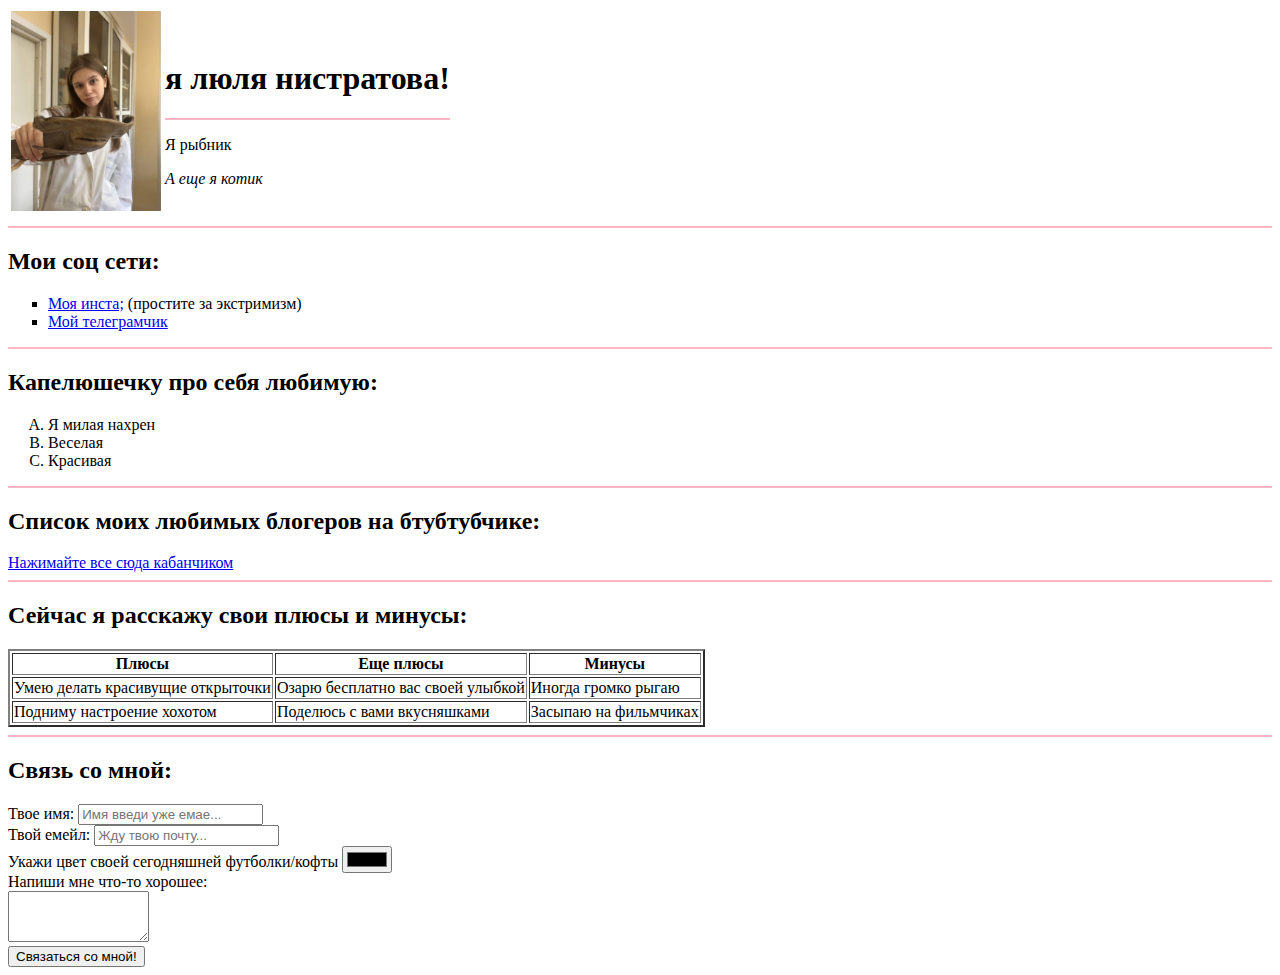
==== index.html @ 5006ffab "Add files via upload" ====
<!DOCTYPE html>
<html lang="ru">
<head>
    <meta charset="UTF-8">
    <meta http-equiv="X-UA-Compatible" content="IE=edge">
    <meta name="viewport" content="width=device-width, initial-scale=1.0">
    <title>Моё резюме</title>
</head>
<body>
    <table>
        <tr>
            <td>
                <img src="me-and-fish.jpg" alt="тут я стою с акулочкой!" height="200">
            </td>
            <td>
                <h1>я люля нистратова!</h1>
                <hr size="2px" noshade color="lightpink">
                <p>Я рыбник</p>
                <em>А еще я котик</em>
            </td>
        </tr>
    </table>
    <hr size="2px" noshade color="lightpink">
    <h2>Мои соц сети:</h2>
    <ul type="square">
        <li><a href="https://instagram.com/julianis333" target="_blank">Моя инста;</a> (простите за экстримизм)</li>
        <li><a href="https://t.me/julianis333" target="_blank">Мой телеграмчик</a></li>
    </ul>
    <hr size="2px" noshade color="lightpink">
    <h2>Капелюшечку про себя любимую:</h2>
    <ol type="A">
        <li>Я милая нахрен</li>
        <li>Веселая</li>
        <li>Красивая</li>
    </ol>
    <hr size="2px" noshade color="lightpink">
    <h2>Список моих любимых блогеров на бтубтубчике:</h2>
    <a href="list-favorite-bloggers.html" target="_blank">Нажимайте все сюда кабанчиком</a>
    <hr size="2px" noshade color="lightpink">
    <h2>Сейчас я расскажу свои плюсы и минусы:</h2>
    <table border="2">
        <tr>
            <th>Плюсы</th>
            <th>Еще плюсы</th>
            <th>Минусы</th>
        </tr>
        <tr>
            <td>Умею делать красивущие открыточки</td>
            <td>Озарю бесплатно вас своей улыбкой</td>
            <td>Иногда громко рыгаю</td>
        </tr>
        <tr>
            <td>Подниму настроение хохотом</td>
            <td>Поделюсь с вами вкусняшками</td>
            <td>Засыпаю на фильмчиках</td>
        </tr>
    </table>
    <hr size="2px" noshade color="lightpink">
    <h2>Связь со мной:</h2>
    <form action="/">
        <label for="name">Твое имя:</label>
        <input type="text" id="name" placeholder="Имя введи уже емае...">

        <br>

        <label for="email">Твой емейл:</label>
        <input type="email" id="emal" placeholder="Жду твою почту...">

        <br>

        <label for="color">Укажи цвет своей сегодняшней футболки/кофты</label>
        <input type="color" id="color">

        <br>

        <label for="message">Напиши мне что-то хорошее:</label>

        <br>

        <textarea id="message" rows="3" cols="15"></textarea>

        <br>

        <input type="submit" value="Связаться со мной!">
    </form>
</body>
</html>
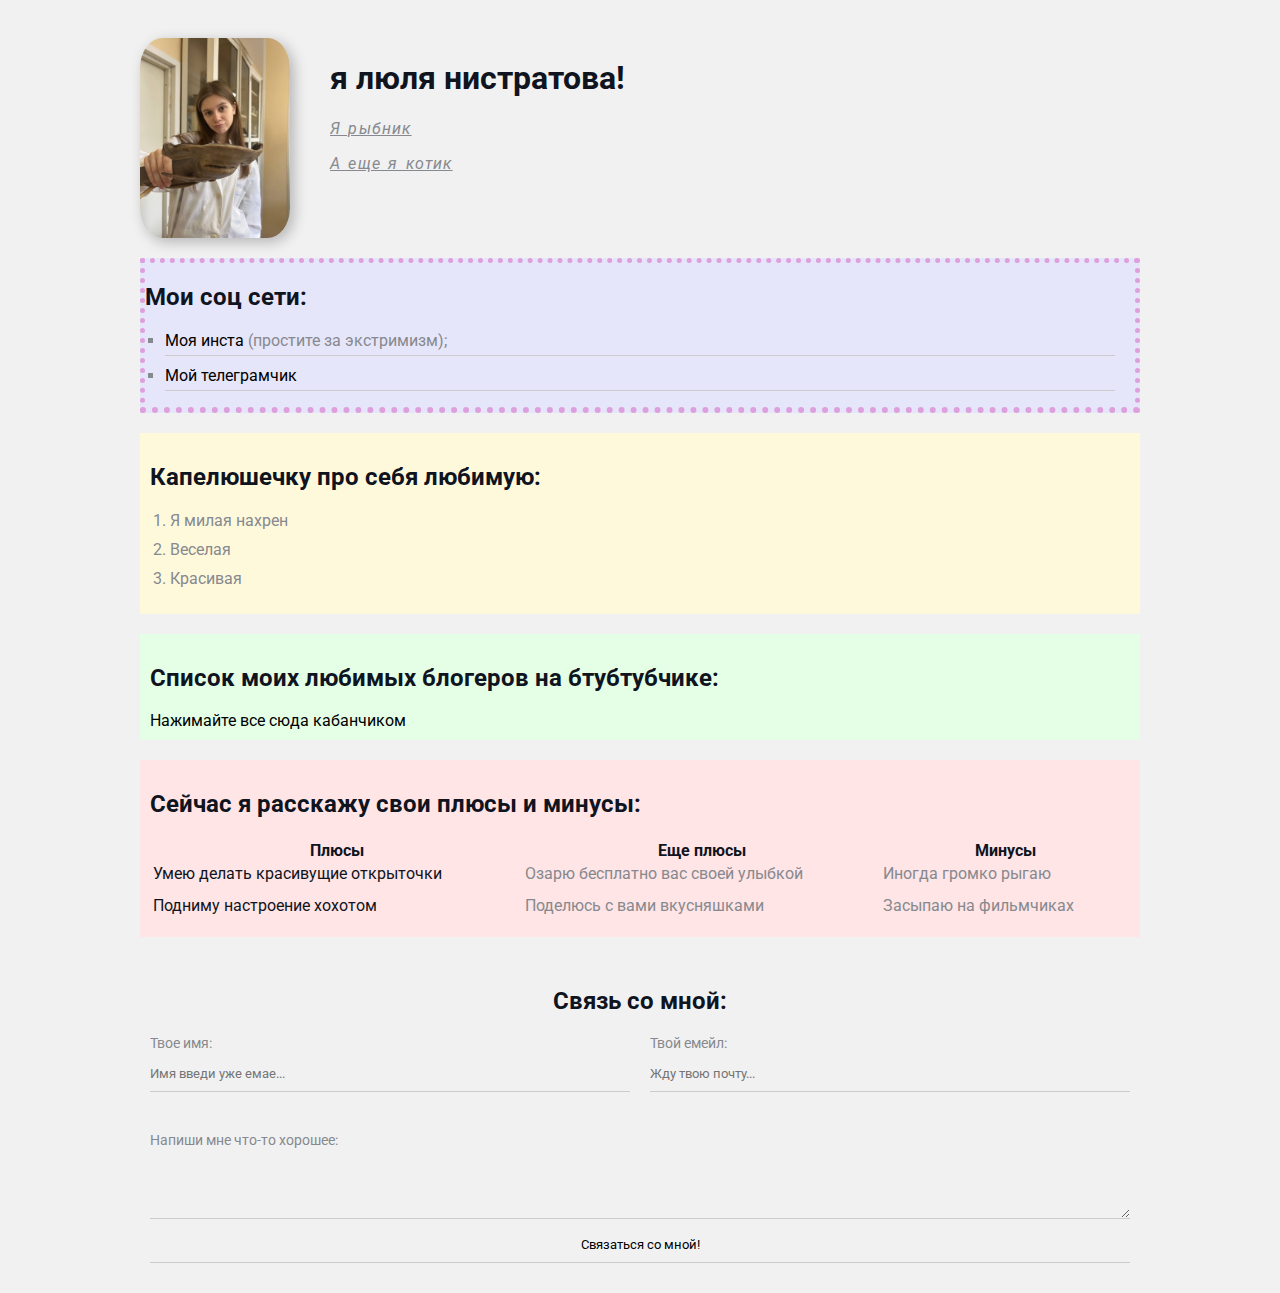
==== commit fb61b978: "Add files via upload" ====
--- a/index.html
+++ b/index.html
@@ -4,84 +4,87 @@
     <meta charset="UTF-8">
     <meta http-equiv="X-UA-Compatible" content="IE=edge">
     <meta name="viewport" content="width=device-width, initial-scale=1.0">
+    <link href="style.css" rel="stylesheet">
+    <link rel="preconnect" href="https://fonts.googleapis.com">
+    <link rel="preconnect" href="https://fonts.gstatic.com" crossorigin><link href="https://fonts.googleapis.com/css2?family=Open+Sans:ital,wght@0,300;0,400;0,500;0,600;0,700;0,800;1,300;1,400;1,500;1,600;1,700;1,800&family=Roboto:wght@400;700&display=swap" rel="stylesheet">
     <title>Моё резюме</title>
 </head>
 <body>
-    <table>
-        <tr>
-            <td>
-                <img src="me-and-fish.jpg" alt="тут я стою с акулочкой!" height="200">
-            </td>
-            <td>
-                <h1>я люля нистратова!</h1>
-                <hr size="2px" noshade color="lightpink">
-                <p>Я рыбник</p>
-                <em>А еще я котик</em>
-            </td>
-        </tr>
-    </table>
-    <hr size="2px" noshade color="lightpink">
-    <h2>Мои соц сети:</h2>
-    <ul type="square">
-        <li><a href="https://instagram.com/julianis333" target="_blank">Моя инста;</a> (простите за экстримизм)</li>
-        <li><a href="https://t.me/julianis333" target="_blank">Мой телеграмчик</a></li>
-    </ul>
-    <hr size="2px" noshade color="lightpink">
-    <h2>Капелюшечку про себя любимую:</h2>
-    <ol type="A">
-        <li>Я милая нахрен</li>
-        <li>Веселая</li>
-        <li>Красивая</li>
-    </ol>
-    <hr size="2px" noshade color="lightpink">
-    <h2>Список моих любимых блогеров на бтубтубчике:</h2>
-    <a href="list-favorite-bloggers.html" target="_blank">Нажимайте все сюда кабанчиком</a>
-    <hr size="2px" noshade color="lightpink">
-    <h2>Сейчас я расскажу свои плюсы и минусы:</h2>
-    <table border="2">
-        <tr>
-            <th>Плюсы</th>
-            <th>Еще плюсы</th>
-            <th>Минусы</th>
-        </tr>
-        <tr>
-            <td>Умею делать красивущие открыточки</td>
-            <td>Озарю бесплатно вас своей улыбкой</td>
-            <td>Иногда громко рыгаю</td>
-        </tr>
-        <tr>
-            <td>Подниму настроение хохотом</td>
-            <td>Поделюсь с вами вкусняшками</td>
-            <td>Засыпаю на фильмчиках</td>
-        </tr>
-    </table>
-    <hr size="2px" noshade color="lightpink">
-    <h2>Связь со мной:</h2>
-    <form action="/">
-        <label for="name">Твое имя:</label>
-        <input type="text" id="name" placeholder="Имя введи уже емае...">
-
-        <br>
-
-        <label for="email">Твой емейл:</label>
-        <input type="email" id="emal" placeholder="Жду твою почту...">
-
-        <br>
-
-        <label for="color">Укажи цвет своей сегодняшней футболки/кофты</label>
-        <input type="color" id="color">
-
-        <br>
-
-        <label for="message">Напиши мне что-то хорошее:</label>
-
-        <br>
-
-        <textarea id="message" rows="3" cols="15"></textarea>
-
-        <br>
-
-        <input type="submit" value="Связаться со мной!">
-    </form>
+    <div class="container">
+        <div class="info">
+            <img src="me-and-fish.jpg" class="avatar" alt="две рыбки">
+            <div class="info-text">
+            <h1 class="main-header">я люля нистратова!</h1>
+            <p class="info-fish">Я рыбник</p>
+            <p class="info-fish">А еще я котик</p>
+            </div>
+        </div>
+        <div class="social">
+            <h2 class="second-header">Мои соц сети:</h2>
+            <ul class="list">
+                <li class="social-items link-list">
+                    <a href="https://instagram.com/julianis333" target="_blank">Моя инста</a> (простите за экстримизм);
+                <li class="social-items link-list">
+                    <a href="https://t.me/julianis333" target="_blank">Мой телеграмчик</a>
+                </li>
+            </ul>
+        </div>
+        <div class="card bg-yellow">
+            <h2 class="second-header">Капелюшечку про себя любимую:</h2>
+            <ol class="list">
+                <li>Я милая нахрен</li>
+                <li>Веселая</li>
+                <li>Красивая</li>
+            </ol>
+            </div>
+        <div class="card bg-green">
+            <h2 class="second-header">Список моих любимых блогеров на бтубтубчике:</h2>
+            <a href="list-favorite-bloggers.html" target="_blank">Нажимайте все сюда кабанчиком</a>
+        </div>
+        <div class="card bg-red">
+            <h2 class="second-header">Сейчас я расскажу свои плюсы и минусы:</h2>
+            <table class="table">
+                <tr>
+                    <th>Плюсы</th>
+                    <th>Еще плюсы</th>
+                    <th>Минусы</th>
+                </tr>
+                <tr>
+                    <td>Умею делать красивущие открыточки</td>
+                    <td>Озарю бесплатно вас своей улыбкой</td>
+                    <td>Иногда громко рыгаю</td>
+                </tr>
+                <tr>
+                    <td>Подниму настроение хохотом</td>
+                    <td>Поделюсь с вами вкусняшками</td>
+                    <td>Засыпаю на фильмчиках</td>
+                </tr>
+            </table>
+        </div>     
+        <div class="contact">  
+            <div class="card">
+                <h2 class="second-header">Связь со мной:</h2>
+                <form action="/">
+                    <div class="row">
+                        <div class="form-group">
+                            <label for="name" class="contact-label">Твое имя:</label>
+                            <input type="text" id="name" placeholder="Имя введи уже емае...">
+                        </div>
+                        <div class="form-group">
+                            <label for="email" class="contact-label">Твой емейл:</label>
+                            <input type="email" id="emal" placeholder="Жду твою почту...">
+                    </div>
+                        </div>
+                    <div class="form-group">
+                        <label for="message" class="contact-label">Напиши мне что-то хорошее:</label>
+                        <textarea id="message" rows="3" cols="15"></textarea>
+                    </div>
+                    <div class="form-group">
+                        <input class="btn" type="submit" class="button" value="Связаться со мной!">
+                    </div>
+                </form>
+            </div>
+        </div>
+    </div>
 </body>
 </html>--- a/style.css
+++ b/style.css
@@ -0,0 +1,160 @@
+body {
+    background-color: #f1f1f1;
+    color: #0f141e;
+    font-size: 16px;
+    font-weight: normal;
+    font-family: "Roboto", sans-serif;
+}
+
+a {
+    color:black;
+    text-decoration: none;
+}
+
+a:hover {
+    text-decoration: wavy;
+}
+
+a:active {
+    color: rgb(178, 107, 119);
+}
+
+.avatar {
+    height: 200px;
+    border-radius: 15%;
+    box-shadow: 4px 4px 14px rgba(0, 0, 0, 0.25);
+}
+
+.social {
+    margin-bottom: 20px;
+}
+
+.info {
+    display: flex;
+    margin-bottom: 20px;
+}
+
+@media (max-width: 1000px) {
+    .info {
+        text-align: center;
+        display: block
+    }
+}
+
+.info-text {
+    margin-left: 40px;
+}
+
+.info-fish {
+    color: #86898f;
+    font-style: italic;
+    text-decoration: underline;
+    letter-spacing: 1.2px;
+    word-spacing: 2px;
+}
+
+.social {
+    background-color: lavender;
+    border: 5px dotted plum;
+    border-bottom-width: 6px;
+}
+
+.container {
+    max-width: 1000px;
+    margin: auto;
+    padding-top: 30px;
+}
+
+.card {
+    padding: 10px;
+    margin-bottom: 20px;
+}
+
+.bg-yellow {
+    background-color: #fff9dc;
+}
+
+.bg-green {
+    background-color: #e5ffe7;
+}
+
+.bg-red {
+    background-color: #ffe5e5;
+}
+
+.list {
+    padding: 0 20px;
+}
+
+.list li {
+    color: #86898f;
+    margin-bottom: 10px;
+}
+
+.table {
+    width: 100%;
+}
+
+.table td {
+    padding-bottom: 10px;
+}
+
+
+.table td:nth-child(2),
+.table td:nth-child(3) {
+    color: #86898f;
+}
+
+.link-list {
+    list-style: square;
+    margin-bottom: 10px;
+    padding-bottom: 5px;
+    border-bottom: 1px solid #ccc;
+}
+
+.contact h2 {
+    text-align: center;
+}
+
+.form-group {
+    display: block;
+    font-size: 14px;
+    color: #86898f;
+}
+
+.form-group input,
+.form-group textarea {
+    width: 100%;
+    box-sizing: border-box;
+    border: none;
+    border-bottom: 1px solid #ccc;
+    color: #000;
+    background-color: #f1f1f1;
+    padding: 15px 0 10px;
+    outline: none;
+    font-family: inherit;
+}
+
+.row {
+    display: flex;
+    margin-bottom: 40px;
+}
+
+.row > .form-group {
+    width: 50%;
+    margin-right: 20px;
+}
+
+.row > .form-group:last-child {
+    margin-right: 0;
+}
+
+.btn {
+    font-family: inherit;
+    cursor: pointer;
+}
+
+.btn:hover {
+    opacity: 0.9;
+}
+
